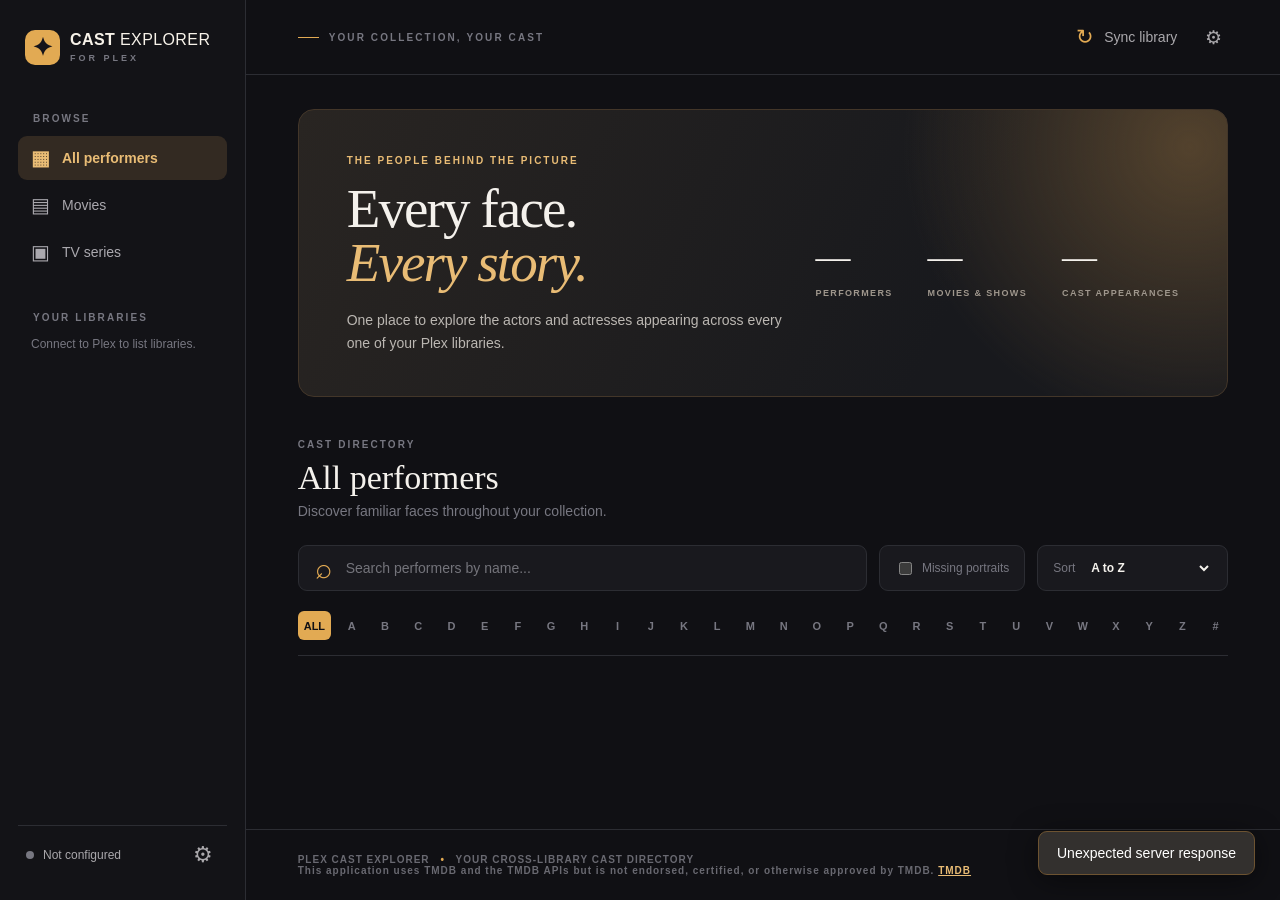
==== static/index.html @ a10c8d5a "feat: publish cast explorer frontend and automated tests" ====
<!doctype html>
<html lang="en">
<head>
  <meta charset="utf-8" />
  <meta name="viewport" content="width=device-width, initial-scale=1" />
  <meta name="color-scheme" content="dark" />
  <title>Plex Cast Explorer</title>
  <link rel="stylesheet" href="/static/style.css" />
</head>
<body>
  <div class="shell">
    <aside class="sidebar">
      <a class="brand" href="/" aria-label="Cast Explorer home"><span class="brand-mark">✦</span><span>CAST <strong>EXPLORER</strong><small>FOR PLEX</small></span></a>
      <div class="side-label">BROWSE</div>
      <nav id="mediaNav" class="side-nav">
        <button class="nav-button active" data-type=""><span class="nav-icon">▦</span> All performers</button>
        <button class="nav-button" data-type="movie"><span class="nav-icon">▤</span> Movies</button>
        <button class="nav-button" data-type="show"><span class="nav-icon">▣</span> TV series</button>
      </nav>
      <div class="side-label libraries-label">YOUR LIBRARIES</div>
      <nav id="libraryNav" class="side-nav library-nav"><div class="nav-muted">Connect to Plex to list libraries.</div></nav>
      <div class="sidebar-bottom">
        <span class="connection-indicator" id="connDot"></span><span id="connectionLabel">Not configured</span>
        <button class="settings-link" id="settingsBtn" aria-label="Open settings">⚙</button>
      </div>
    </aside>
    <div class="main">
      <header class="topbar">
        <div class="eyebrow"><span class="gold-dash"></span> YOUR COLLECTION, YOUR CAST</div>
        <div class="top-actions"><button class="text-button" id="refreshBtn" title="Index new or updated media"><span>↻</span> Sync library</button><button class="icon-button" id="settingsTopBtn" title="Plex connection settings">⚙</button><button class="text-button" id="logoutBtn" hidden>Sign out</button></div>
      </header>
      <main>
        <section class="hero">
          <div class="hero-copy"><span class="hero-eyebrow">THE PEOPLE BEHIND THE PICTURE</span><h1>Every face.<br><em>Every story.</em></h1><p>One place to explore the actors and actresses appearing across every one of your Plex libraries.</p></div>
          <div class="hero-stats"><div><b id="statPeople">—</b><span>PERFORMERS</span></div><div><b id="statTitles">—</b><span>MOVIES &amp; SHOWS</span></div><div><b id="statCredits">—</b><span>CAST APPEARANCES</span></div></div>
        </section>
        <div id="syncBanner" class="sync-banner" hidden><div class="sync-head"><strong id="syncPhase">Indexing</strong><span id="syncFraction"></span></div><div class="progress"><div id="syncBar"></div></div><div id="syncError" class="sync-error"></div></div>
        <section class="directory">
          <div class="directory-title"><div><div class="eyebrow">CAST DIRECTORY</div><h2 id="directoryHeading">All performers</h2><p id="directoryDescription">Discover familiar faces throughout your collection.</p></div><div class="result-count" id="resultCount"></div></div>
          <div class="tool-row"><label class="search-box"><span class="glass">⌕</span><input type="search" id="searchInput" placeholder="Search performers by name..." autocomplete="off" aria-label="Search performers by name"></label><label class="sort-box missing-filter"><input id="missingOnly" type="checkbox"> Missing portraits</label><label class="sort-box">Sort <select id="sortSelect"><option value="name">A to Z</option><option value="count">Most appearances</option></select></label></div>
          <div id="alphabet" class="alphabet" aria-label="Filter by first letter"></div>
          <div id="emptyState" class="empty-state" hidden><div class="empty-symbol">✦</div><h3 id="emptyTitle">Your directory starts here</h3><p id="emptyText">Open settings to connect to Plex and scan your movies and shows.</p><button id="emptyAction" class="primary-button">Connect to Plex</button></div>
          <div id="actorGrid" class="actor-grid"></div>
          <div class="more-row"><button class="secondary-button" id="loadMore" hidden>Load more performers ↓</button></div>
        </section>
      </main>
      <footer>PLEX CAST EXPLORER <span class="footer-dot">•</span> YOUR CROSS-LIBRARY CAST DIRECTORY<br><span class="provider-credit">This application uses TMDB and the TMDB APIs but is not endorsed, certified, or otherwise approved by TMDB. <a href="https://www.themoviedb.org" target="_blank" rel="noopener noreferrer">TMDB</a></span></footer>
    </div>
  </div>
  <div class="modal-overlay" id="settingsOverlay" hidden><section class="modal settings-modal" role="dialog" aria-modal="true" aria-labelledby="settingsTitle"><button class="modal-close" id="settingsClose" aria-label="Close">×</button><div class="eyebrow">CONNECTION</div><h2 id="settingsTitle">Connect to Plex</h2><p>Connect to your existing Plex Media Server. All movie and TV libraries are indexed together. Your token stays on this computer.</p><form id="settingsForm"><label>Plex server URL<input required id="plexUrl" type="url" placeholder="http://127.0.0.1:32400" spellcheck="false"></label><label>Plex X-Plex-Token<input id="plexToken" type="password" placeholder="Paste your token, or leave blank to keep saved token" spellcheck="false" autocomplete="off"></label><div id="settingsError" class="error-message" role="alert"></div><div class="modal-actions"><button type="button" class="secondary-button" id="settingsCancel">Cancel</button><button type="submit" class="primary-button">Save &amp; index</button></div></form>
    <div class="provider-setup"><div class="eyebrow">PORTRAIT PROVIDERS</div><h3>Find missing actor images</h3><p>Add API credentials to search TMDB and ThePornDB for missing portraits. Wikimedia Commons does not need a key. Cast Explorer keeps your credentials on this server only.</p>
    <form id="artSettingsForm"><label>TMDB API Read Access Token<input id="tmdbToken" type="password" placeholder="Leave blank to keep existing token" autocomplete="off"></label>
    <label>ThePornDB API Token<input id="tpdbToken" type="password" placeholder="Leave blank to keep existing token" autocomplete="off"></label><div id="artSettingsStatus" class="note" role="status"></div><button type="submit" class="secondary-button">Save artwork providers</button></form>
    </div>
    <div class="provider-setup" id="enrichmentSetup">
      <div class="eyebrow">AUTOMATIC ARTWORK ENRICHMENT</div>
      <h3>Match portraits using your movie and show credits</h3>
      <p>Find missing images across all Plex libraries. Automatic matches now include single unique candidates with an exact performer name and corroborating production credit, provided there are no role conflicts or provider errors. One search result alone is not enough. Ambiguous results wait here for review. Open each candidate to compare the full portrait against your Plex credits before saving. Your Plex metadata is never changed.</p>
      <div class="enrich-actions">
        <button class="primary-button" type="button" id="enrichStart">Start / resume enrichment</button>
        <button class="secondary-button" type="button" id="enrichPause">Pause</button>
        <button class="secondary-button" type="button" id="enrichReload">Refresh results</button>
        <button class="secondary-button" type="button" id="enrichRetry">Retry failed lookups</button>
        <button class="secondary-button" type="button" id="enrichAcceptUnique">Auto-accept queued single matches</button>
      </div>
      <div class="note" id="enrichBatchSummary" role="status" hidden></div>
      <div class="note" id="enrichSummary" role="status">Status will appear here.</div>
      <div class="progress"><div id="enrichProgress" style="width:0%"></div></div>
      <h3>Portraits to review</h3>
      <div class="note" id="enrichReviewCount">Ambiguous results will appear below.</div>
      <div id="enrichReviewList" class="enrich-review-list"></div>
    </div><p class="note">Find your token using <a href="https://support.plex.tv/articles/204059436-finding-an-authentication-token-x-plex-token/" target="_blank" rel="noopener noreferrer">Plex's official guide</a>. Do not share your token publicly. Initial indexing can take a while for large collections.</p></section></div>
  <div class="modal-overlay" id="actorOverlay" hidden><section class="modal actor-modal" role="dialog" aria-modal="true" aria-labelledby="actorName"><button class="modal-close" id="actorClose" aria-label="Close">×</button><div id="actorDetail"><p>Loading performer…</p></div></section></div>
  <div class="modal-overlay review-overlay" id="reviewOverlay" hidden><section class="modal review-modal" role="dialog" aria-modal="true" aria-labelledby="reviewTitle"><button class="modal-close" id="reviewClose" type="button" aria-label="Return to review queue">×</button><div class="eyebrow">IDENTITY VERIFICATION</div><h2 id="reviewTitle">Compare portrait</h2><div id="reviewBody"></div></section></div>
  <div id="toast" class="toast" role="status" aria-live="polite" hidden></div>
  <script src="/static/app.js"></script>
</body></html>
---- static/style.css ----
:root{--base:#101014;--panel:#19191e;--panel2:#202026;--line:#2c2d33;--text:#f4f1ec;--soft:#aaa8ac;--muted:#777781;--gold:#e2aa53;--gold2:#e9bc75;--danger:#f98e84;--radius:14px}*{box-sizing:border-box}html{background:var(--base)}body{margin:0;color:var(--text);font-family:Inter,-apple-system,BlinkMacSystemFont,"Segoe UI",sans-serif;font-size:14px}button,input,select{font:inherit}button{cursor:pointer}button:disabled{opacity:.5;cursor:default}a{color:var(--gold2)}[hidden]{display:none!important}.shell{display:flex;min-height:100vh}.sidebar{position:sticky;top:0;width:246px;flex:0 0 246px;height:100vh;display:flex;flex-direction:column;border-right:1px solid var(--line);background:#131317;padding:30px 18px 16px}.brand{display:flex;align-items:center;gap:10px;margin:0 7px 48px;text-decoration:none;color:#f7f2e9;font-size:16px;font-weight:750;letter-spacing:.4px;line-height:1.1}.brand strong{font-weight:450}.brand small{display:block;margin-top:5px;color:var(--muted);font-size:9px;font-weight:650;letter-spacing:3px}.brand-mark{display:grid;place-items:center;background:var(--gold);border-radius:10px;color:#16141a;width:35px;height:35px;font-size:25px}.side-label,.eyebrow{font-weight:700;letter-spacing:2.1px;font-size:10px;color:var(--muted)}.side-label{margin:0 15px 12px}.side-nav{display:grid;gap:3px}.nav-button{display:flex;align-items:center;gap:13px;width:100%;text-align:left;padding:12px 13px;border:0;border-radius:9px;color:#aaa8ae;background:transparent}.nav-button:hover{color:var(--text);background:#222228}.nav-button.active{color:var(--gold2);background:#332a22;font-weight:650}.nav-icon{width:18px;text-align:center;font-size:20px;line-height:1}.libraries-label{margin-top:38px}.nav-muted{color:var(--muted);font-size:12px;line-height:1.65;padding:0 13px}.sidebar-bottom{display:flex;align-items:center;gap:9px;margin-top:auto;color:var(--soft);padding:15px 8px;border-top:1px solid var(--line);font-size:12px}.connection-indicator{width:8px;height:8px;border-radius:50%;background:#777781}.connection-indicator.online{background:#6cbe9c}.settings-link{margin-left:auto;background:transparent;border:0;color:var(--soft);font-size:22px}.main{width:calc(100% - 246px);min-width:0;display:flex;flex-direction:column}.topbar{height:75px;display:flex;align-items:center;justify-content:space-between;padding:0 clamp(24px,5%,70px);border-bottom:1px solid var(--line)}.topbar .eyebrow{display:flex;align-items:center;gap:10px}.gold-dash{background:var(--gold);width:21px;height:1px}.top-actions{display:flex;align-items:center;gap:16px}.text-button,.icon-button{border:0;background:transparent;color:var(--soft)}.text-button:hover,.icon-button:hover{color:var(--gold)}.text-button span{color:var(--gold);font-size:21px;vertical-align:-2px;margin-right:6px}.icon-button{font-size:19px}.main main{max-width:1500px;width:100%;align-self:center;flex:1;padding:34px clamp(24px,5%,70px) 0}.hero{min-height:288px;display:flex;align-items:center;justify-content:space-between;gap:30px;padding:36px 48px;border-radius:16px;border:1px solid #433629;background:radial-gradient(circle at 96% 13%,#53422d 0,transparent 31%),linear-gradient(115deg,#292522 0%,#18191d 70%);overflow:hidden}.hero-copy{max-width:480px}.hero-eyebrow{color:var(--gold2);font-size:10px;font-weight:750;letter-spacing:2px}.hero h1{font-family:Georgia,'Times New Roman',serif;font-size:clamp(43px,4.3vw,68px);line-height:.99;letter-spacing:-1.9px;font-weight:500;margin:15px 0 18px}.hero h1 em{color:var(--gold2);font-weight:400}.hero p{max-width:450px;line-height:1.65;color:#bbb7b2;margin:0}.hero-stats{display:flex;gap:35px;align-items:center;margin-top:30px}.hero-stats>div{display:flex;flex-direction:column;gap:10px}.hero-stats b{font-family:Georgia,'Times New Roman',serif;font-size:35px;font-weight:400}.hero-stats span{color:#9f978d;font-size:9px;letter-spacing:1.35px;font-weight:700;white-space:nowrap}.sync-banner{margin:24px 0 4px;padding:16px 20px;background:#252321;border:1px solid #504333;border-radius:11px}.sync-head{display:flex;justify-content:space-between;gap:20px;font-size:12px}.sync-head strong{color:var(--gold2)}.sync-head span{color:var(--soft)}.progress{height:5px;background:#3b3938;border-radius:8px;overflow:hidden;margin-top:12px}.progress div{width:0;height:100%;background:var(--gold);transition:width .25s}.sync-error{font-size:12px;color:var(--danger);margin-top:8px}.sync-error:empty{display:none}.directory{padding:42px 0 60px}.directory-title{display:flex;align-items:end;justify-content:space-between;gap:15px}.directory-title h2{font-family:Georgia,'Times New Roman',serif;font-size:34px;font-weight:500;margin:9px 0 6px}.directory-title p{margin:0;color:var(--muted)}.result-count{font-size:12px;color:var(--soft);white-space:nowrap}.tool-row{display:flex;gap:12px;margin-top:26px}.search-box{flex:1;display:flex;align-items:center;gap:12px;border-radius:9px;background:var(--panel);border:1px solid var(--line);padding:0 16px;height:46px}.search-box:focus-within{border-color:#987343}.glass{font-size:29px;line-height:0;color:var(--gold)}.search-box input{flex:1;min-width:0;background:none;border:0;outline:none;color:var(--text)}.search-box input::placeholder{color:#74747b}.sort-box{display:flex;align-items:center;gap:12px;background:var(--panel);border:1px solid var(--line);border-radius:9px;padding:0 15px;color:var(--muted);font-size:12px}.sort-box select{border:0;background:transparent;outline:0;color:var(--text);font-weight:600;cursor:pointer}.sort-box select option{background:var(--panel)}.alphabet{display:flex;justify-content:space-between;flex-wrap:wrap;gap:3px;border-bottom:1px solid var(--line);margin:20px 0 25px;padding:0 0 15px}.alpha{background:none;border:0;border-radius:6px;min-width:25px;height:29px;color:var(--muted);font-size:11px;font-weight:750}.alpha:hover{color:var(--text);background:#26252a}.alpha.active{color:#101014;background:var(--gold)}.actor-grid{display:grid;grid-template-columns:repeat(auto-fill,minmax(153px,1fr));gap:22px 17px}.actor-card{appearance:none;display:block;text-align:left;padding:0;border:0;background:none;color:inherit;min-width:0}.actor-photo{display:grid;place-items:center;position:relative;aspect-ratio:3/4;border-radius:10px;overflow:hidden;background:linear-gradient(145deg,#373135,#23242b);border:1px solid #38343a;transition:border-color .2s,transform .2s}.actor-card:hover .actor-photo{border-color:var(--gold);transform:translateY(-2px)}.actor-photo img{display:block;width:100%;height:100%;object-fit:cover;object-position:center top}.initials{font-family:Georgia,'Times New Roman',serif;color:#a6988f;font-size:51px}.actor-info{padding:11px 2px 0}.actor-info strong{display:block;font-weight:650;font-size:13px;white-space:nowrap;overflow:hidden;text-overflow:ellipsis}.actor-info span{display:block;margin-top:5px;color:var(--muted);font-size:11px}.more-row{text-align:center;margin-top:32px}.primary-button,.secondary-button{border-radius:8px;padding:11px 19px;font-weight:700;font-size:12px;letter-spacing:.25px}.primary-button{border:1px solid var(--gold);color:#171413;background:var(--gold)}.primary-button:hover{background:var(--gold2)}.secondary-button{background:#26252b;border:1px solid #3c3b41;color:var(--text)}.secondary-button:hover{border-color:var(--gold)}.empty-state{text-align:center;padding:60px 25px;border-radius:12px;background:#19191e;border:1px dashed #434147;margin:24px 0}.empty-state h3{font-family:Georgia,serif;font-size:25px;font-weight:400}.empty-state p{color:var(--soft);max-width:420px;margin:0 auto 23px;line-height:1.6}.empty-symbol{font-size:45px;color:var(--gold)}footer{max-width:1500px;align-self:center;width:100%;padding:24px clamp(24px,5%,70px);border-top:1px solid var(--line);color:#696971;font-size:10px;font-weight:700;letter-spacing:1px}.footer-dot{color:var(--gold);margin:0 7px}.modal-overlay{position:fixed;inset:0;background:rgba(4,4,7,.78);display:flex;justify-content:center;align-items:center;z-index:10;padding:20px;backdrop-filter:blur(6px)}.modal{position:relative;background:#1c1c21;border:1px solid #413c38;border-radius:14px;padding:32px;width:100%;max-height:90vh;overflow:auto;box-shadow:0 30px 70px #000a}.settings-modal{max-width:510px}.modal h2{font-family:Georgia,serif;font-weight:400;font-size:31px;margin:12px 0}.modal p{color:var(--soft);line-height:1.65}.modal-close{position:absolute;right:18px;top:14px;border:0;background:none;color:var(--soft);font-size:29px}.settings-modal form{display:grid;gap:16px;margin-top:24px}.settings-modal label{display:grid;gap:7px;color:#d3cfd0;font-size:12px;font-weight:650}.settings-modal input{background:#101014;color:var(--text);border:1px solid #49454a;border-radius:8px;padding:12px;outline:0}.settings-modal input:focus{border-color:var(--gold)}.modal-actions{display:flex;justify-content:flex-end;gap:10px;margin-top:5px}.note{font-size:11px;margin-top:24px}.error-message{color:var(--danger);font-size:12px}.error-message:empty{display:none}.actor-modal{max-width:970px}.actor-header{display:flex;align-items:center;gap:28px;margin-bottom:28px}.actor-avatar{width:152px;aspect-ratio:3/4;border-radius:11px;overflow:hidden;background:linear-gradient(145deg,#4c3a34,#23242b);flex:none;display:grid;place-items:center;font-family:Georgia,serif;font-size:54px;color:var(--gold)}.actor-avatar img{height:100%;width:100%;object-fit:cover}.actor-header .eyebrow{color:var(--gold)}.actor-header h2{font-size:40px}.actor-caption{color:var(--soft);font-size:13px}.section-divider{height:1px;background:var(--line);margin:22px 0}.filmography-heading{font-family:Georgia,serif;font-size:24px;font-weight:400;margin:14px 0 18px}.film-grid{display:grid;grid-template-columns:repeat(auto-fill,minmax(140px,1fr));gap:24px 15px}.film-item a{text-decoration:none;color:inherit}.film-item a:hover strong{color:var(--gold2)}.film-poster{aspect-ratio:2/3;background:linear-gradient(145deg,#363139,#1f2027);border:1px solid var(--line);border-radius:9px;overflow:hidden;display:grid;place-items:center;color:#9a8c85;font-size:34px}.film-poster img{height:100%;width:100%;object-fit:cover}.film-item strong{display:block;font-size:12px;margin:9px 0 5px}.film-item small{display:block;color:var(--muted);line-height:1.6}.toast{position:fixed;bottom:25px;right:25px;max-width:min(430px,90vw);z-index:50;background:#33302e;border:1px solid #6d5331;padding:13px 18px;border-radius:9px;box-shadow:0 5px 30px #0007;color:#fff}.no-image{font-size:48px;color:#a68d76}@media(max-width:1050px){.hero{padding:30px}.hero-stats{gap:19px}.hero-stats b{font-size:27px}.hero-stats span{font-size:8px}}@media(max-width:850px){.sidebar{width:70px;flex-basis:70px;padding:25px 9px}.brand{margin:0 auto 36px}.brand>span:last-child,.side-label,.nav-button:not(.active),.nav-button.active{font-size:0}.nav-button{justify-content:center;padding:12px}.nav-icon{font-size:20px}.libraries-label,.library-nav,.sidebar-bottom #connectionLabel,.settings-link{display:none}.sidebar-bottom{justify-content:center}.main{width:calc(100% - 70px)}.hero{display:block}.hero-stats{margin:28px 0 0}.hero h1{font-size:50px}}@media(max-width:600px){.sidebar{display:none}.main{width:100%}.topbar{height:59px}.hero{border-radius:10px;padding:25px}.hero h1{font-size:44px}.hero-stats{justify-content:space-between;gap:10px}.hero-stats b{font-size:25px}.topbar .eyebrow{font-size:8px}.text-button{font-size:0}.text-button span{font-size:25px}.directory-title h2{font-size:29px}.directory-title{align-items:start}.sort-box{padding:0 7px;font-size:0}.sort-box select{font-size:11px}.alphabet{justify-content:start}.actor-grid{grid-template-columns:repeat(2,minmax(0,1fr));gap:17px}.actor-header{gap:18px}.actor-avatar{width:100px}.actor-header h2{font-size:29px}}

/* Portrait provider search and manual selection */
.provider-setup {border-top:1px solid rgba(255,255,255,.12);margin-top:24px;padding-top:18px}
.provider-setup h3 {font-size:1.15rem;margin:9px 0}
.provider-setup form {display:grid;gap:12px}
.art-actions {display:flex;gap:10px;flex-wrap:wrap;margin-top:12px}
.art-picker {margin:12px 0}
.art-picker:empty {display:none}
.art-choice-grid {display:grid;grid-template-columns:repeat(auto-fill,minmax(125px,1fr));gap:14px;margin:12px 0}
.art-choice {display:flex;flex-direction:column;gap:6px;padding:10px;background:#20232a;border:1px solid rgba(255,255,255,.12);border-radius:9px;min-width:0}
.art-choice-photo {height:160px;background:#2b2d32;display:flex;justify-content:center;align-items:center;border-radius:6px;overflow:hidden}
.art-choice-photo img {width:100%;height:100%;object-fit:cover}
.art-choice-photo .initials {font-size:2rem}
.art-choice strong,.art-choice small {overflow-wrap:anywhere}
.art-choice a {font-size:.82rem}
.art-choice .secondary-button {font-size:.78rem;padding:9px 8px;white-space:normal}

.missing-filter {white-space:nowrap;gap:7px}
.missing-filter input {accent-color:var(--gold)}
@media(max-width:650px){.missing-filter {font-size:11px}.tool-row {flex-wrap:wrap}.search-box {flex-basis:100%}}

/* Automated portrait enrichment and credit-based review queue */
.enrich-actions{display:flex;gap:8px;flex-wrap:wrap;margin:15px 0}
.enrich-actions button{font-size:11px;padding:10px 12px}
.enrich-review-list{display:grid;gap:16px;margin-top:12px}
.enrich-person{border:1px solid #3c393b;background:#17171c;border-radius:10px;padding:14px}
.enrich-person h4{font-size:15px;margin:0 0 7px}
.enrich-person .credit-note{font-size:11px;color:#c5b6a3;margin:6px 0 9px;line-height:1.5}
.enrich-candidates{display:grid;grid-template-columns:repeat(auto-fit,minmax(130px,1fr));gap:10px}
.enrich-candidate{display:grid;gap:6px;padding:10px;background:#25242a;border-radius:9px;border:1px solid #454147}
.enrich-photo{width:100%;height:142px;border-radius:7px;background:#333138;overflow:hidden;display:grid;place-items:center}
.enrich-photo img{width:100%;height:100%;object-fit:cover}
.enrich-candidate strong{font-size:12px}
.enrich-candidate small{color:var(--soft);font-size:11px}
.enrich-candidate button{padding:9px 5px;font-size:11px}
.enrich-candidate a{font-size:10px;overflow-wrap:anywhere}


/* v0.4.1: identity verification — un-cropped images, Plex credit context,
   and a dedicated side-by-side comparison before confirming a candidate. */
.settings-modal{max-width:min(940px,96vw)}
.settings-modal #settingsForm,.settings-modal #artSettingsForm{max-width:570px}
.enrich-review-head{display:flex;justify-content:space-between;align-items:baseline;flex-wrap:wrap;gap:8px;margin-bottom:8px}
.enrich-plex-context{padding:10px 12px;border:1px solid #373238;background:#211f23;border-radius:8px;color:#c3bbc1;font-size:12px;line-height:1.7;margin-bottom:12px;overflow-wrap:anywhere}
.enrich-candidates{display:grid;grid-template-columns:repeat(auto-fill,minmax(188px,250px));gap:12px;justify-content:start}
.enrich-candidate{display:flex;flex-direction:column;gap:8px;min-width:0}
.enrich-photo{width:100%;height:auto;aspect-ratio:3/4;max-height:325px;overflow:hidden}
.enrich-photo img{width:100%;height:100%;object-fit:contain;object-position:center;background:#121116}
.enrich-candidate .credit-note{margin:0;flex:1}
.enrich-candidate .primary-button{white-space:normal}
.verification-muted{font-size:12px;color:#a8a3a8;line-height:1.6}
.verification-alert{border-left:3px solid #ca9344;color:#eacda4;background:#30271f;border-radius:3px;font-size:12px;line-height:1.5;padding:9px 11px;margin:0}
.verification-alert.corroborated{border-color:#719c89;color:#c6dfd0;background:#23332e}
.review-overlay{z-index:20}
.review-modal{max-width:min(1180px,97vw);max-height:94vh;padding:28px 30px}
.review-modal h2{padding-right:45px}
.verification-columns{display:grid;grid-template-columns:minmax(270px,0.88fr) minmax(350px,1.12fr);gap:22px;margin:18px 0}
.verification-plex,.verification-source{min-width:0;border:1px solid #3b383d;background:#242228;border-radius:12px;padding:18px}
.verification-plex h3,.verification-source h3{font-size:18px;line-height:1.35;margin:0 0 5px}
.verification-source h4{margin:18px 0 10px}
.verification-credits{max-height:60vh;overflow:auto;display:grid;gap:7px;padding-right:6px}
.verification-credit{display:grid;gap:5px;background:#19181d;border:1px solid #39363b;border-radius:7px;padding:10px 12px}
.verification-credit strong,.verification-match strong{font-size:13px;line-height:1.45;overflow-wrap:anywhere}
.verification-credit small,.verification-match small{font-size:11px;color:#aaa7ad;line-height:1.5}
.verification-credit a{font-size:11px;justify-self:start}
.verification-image{display:grid;place-items:center;width:100%;height:min(57vh,540px);min-height:270px;background:#111116;border:1px solid #474148;border-radius:10px;overflow:hidden}
.verification-image img{width:100%;height:100%;object-fit:contain}
.verification-image .initials{font-size:64px}
.verification-raw,.verification-provider{display:inline-block;font-size:12px;margin:10px 12px 0 0;overflow-wrap:anywhere}
.verification-match{display:flex;flex-wrap:wrap;align-items:center;gap:8px 10px;border-bottom:1px solid #3a373c;padding:9px 0}
.verification-match strong{flex-basis:100%}
.verified-year,.unverified-year{font-size:11px;padding:3px 7px;border-radius:5px;background:#2c4036;color:#b3e0c1}
.unverified-year{background:#403322;color:#ebcc99}
.verification-other{color:#bdb8bc;font-size:12px;line-height:1.7;overflow-wrap:anywhere}
.verification-actions{display:grid;gap:13px;border-top:1px solid #464046;padding-top:18px}
.verification-confirm{display:flex;align-items:center;gap:10px;line-height:1.5;font-size:13px}
.verification-confirm input{width:17px;height:17px;accent-color:var(--gold)}
.verification-buttons{display:flex;flex-wrap:wrap;justify-content:flex-end;gap:10px}
@media(max-width:800px){
 .verification-columns{grid-template-columns:1fr}
 .review-modal{padding:20px}
 .verification-credits{max-height:340px}
 .enrich-candidates{grid-template-columns:repeat(auto-fill,minmax(175px,1fr))}
}
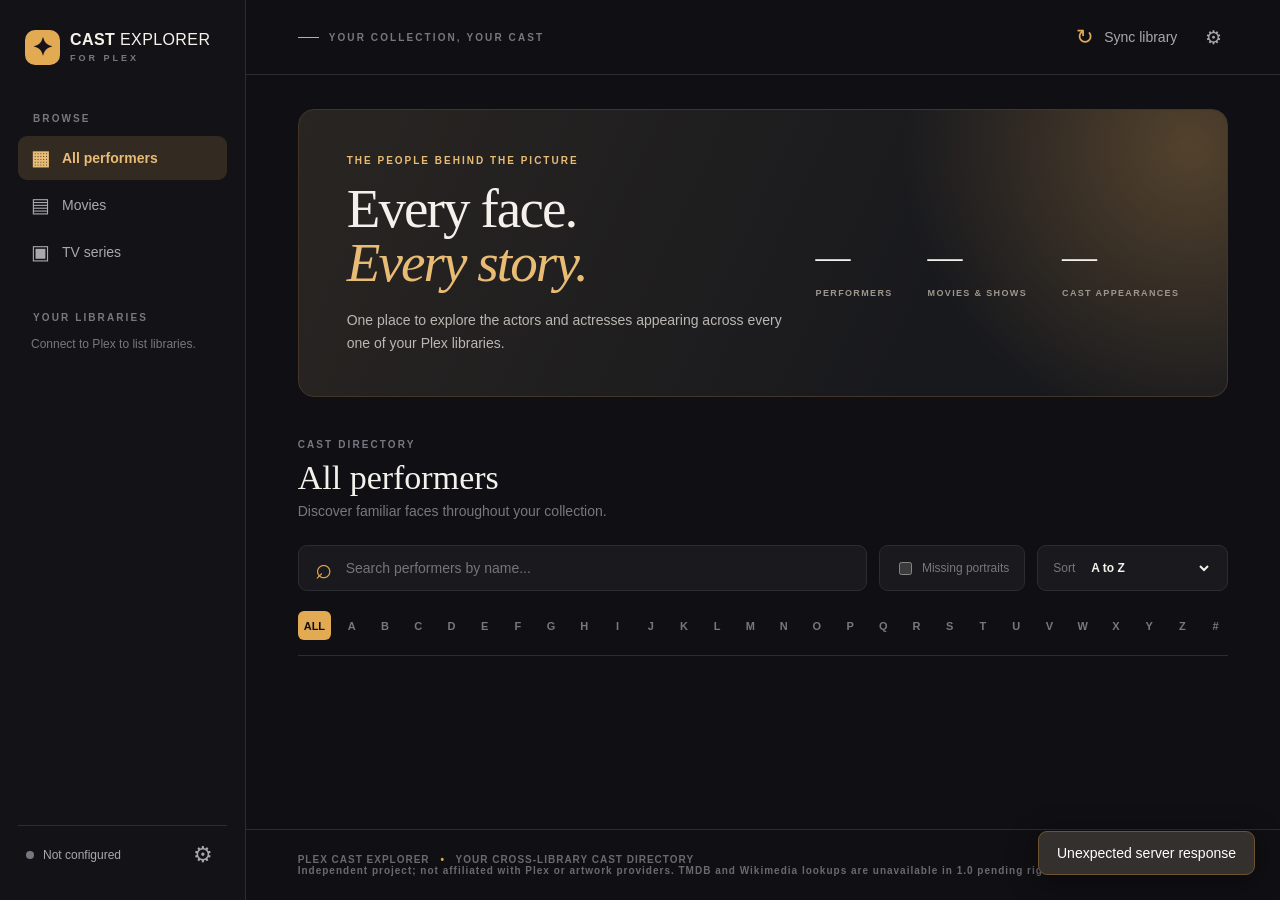
==== commit 7b7e3f68: "fix(legal): disable unlicensed TMDB/Wikimedia GA integrations, preserve user artwork, and clarify pr" ====
--- a/static/index.html
+++ b/static/index.html
@@ -27,7 +27,7 @@
     <div class="main">
       <header class="topbar">
         <div class="eyebrow"><span class="gold-dash"></span> YOUR COLLECTION, YOUR CAST</div>
-        <div class="top-actions"><button class="text-button" id="refreshBtn" title="Index new or updated media"><span>↻</span> Sync library</button><button class="icon-button" id="settingsTopBtn" title="Plex connection settings">⚙</button><button class="text-button" id="logoutBtn" hidden>Sign out</button></div>
+        <div class="top-actions"><button class="text-button" id="refreshBtn" title="Index new or updated media"><span>↻</span> Sync library</button><button class="icon-button" id="settingsTopBtn" title="Plex connection settings">⚙</button><a class="text-button" id="adminLoginLink" href="/admin/login" hidden>Admin sign-in</a><button class="text-button" id="adminLogoutBtn" hidden>Lock admin</button><button class="text-button" id="logoutBtn" hidden>Sign out</button></div>
       </header>
       <main>
         <section class="hero">
@@ -44,12 +44,12 @@
           <div class="more-row"><button class="secondary-button" id="loadMore" hidden>Load more performers ↓</button></div>
         </section>
       </main>
-      <footer>PLEX CAST EXPLORER <span class="footer-dot">•</span> YOUR CROSS-LIBRARY CAST DIRECTORY<br><span class="provider-credit">This application uses TMDB and the TMDB APIs but is not endorsed, certified, or otherwise approved by TMDB. <a href="https://www.themoviedb.org" target="_blank" rel="noopener noreferrer">TMDB</a></span></footer>
+      <footer>PLEX CAST EXPLORER <span class="footer-dot">•</span> YOUR CROSS-LIBRARY CAST DIRECTORY<br><span class="provider-credit">Independent project; not affiliated with Plex or artwork providers. TMDB and Wikimedia lookups are unavailable in 1.0 pending rights review.</span></footer>
     </div>
   </div>
   <div class="modal-overlay" id="settingsOverlay" hidden><section class="modal settings-modal" role="dialog" aria-modal="true" aria-labelledby="settingsTitle"><button class="modal-close" id="settingsClose" aria-label="Close">×</button><div class="eyebrow">CONNECTION</div><h2 id="settingsTitle">Connect to Plex</h2><p>Connect to your existing Plex Media Server. All movie and TV libraries are indexed together. Your token stays on this computer.</p><form id="settingsForm"><label>Plex server URL<input required id="plexUrl" type="url" placeholder="http://127.0.0.1:32400" spellcheck="false"></label><label>Plex X-Plex-Token<input id="plexToken" type="password" placeholder="Paste your token, or leave blank to keep saved token" spellcheck="false" autocomplete="off"></label><div id="settingsError" class="error-message" role="alert"></div><div class="modal-actions"><button type="button" class="secondary-button" id="settingsCancel">Cancel</button><button type="submit" class="primary-button">Save &amp; index</button></div></form>
-    <div class="provider-setup"><div class="eyebrow">PORTRAIT PROVIDERS</div><h3>Find missing actor images</h3><p>Add API credentials to search TMDB and ThePornDB for missing portraits. Wikimedia Commons does not need a key. Cast Explorer keeps your credentials on this server only.</p>
-    <form id="artSettingsForm"><label>TMDB API Read Access Token<input id="tmdbToken" type="password" placeholder="Leave blank to keep existing token" autocomplete="off"></label>
+    <div class="provider-setup"><div class="eyebrow">PORTRAIT PROVIDERS</div><h3>Find missing actor images</h3><p>Use only artwork you have rights to access and display. ThePornDB requires your own API token and compliance with its terms. TMDB and Wikimedia lookups are unavailable in 1.0, even when old tokens or environment settings exist. Portrait downloads are not redistributed with the installer.</p>
+    <form id="artSettingsForm">
     <label>ThePornDB API Token<input id="tpdbToken" type="password" placeholder="Leave blank to keep existing token" autocomplete="off"></label><div id="artSettingsStatus" class="note" role="status"></div><button type="submit" class="secondary-button">Save artwork providers</button></form>
     </div>
     <div class="provider-setup" id="enrichmentSetup">
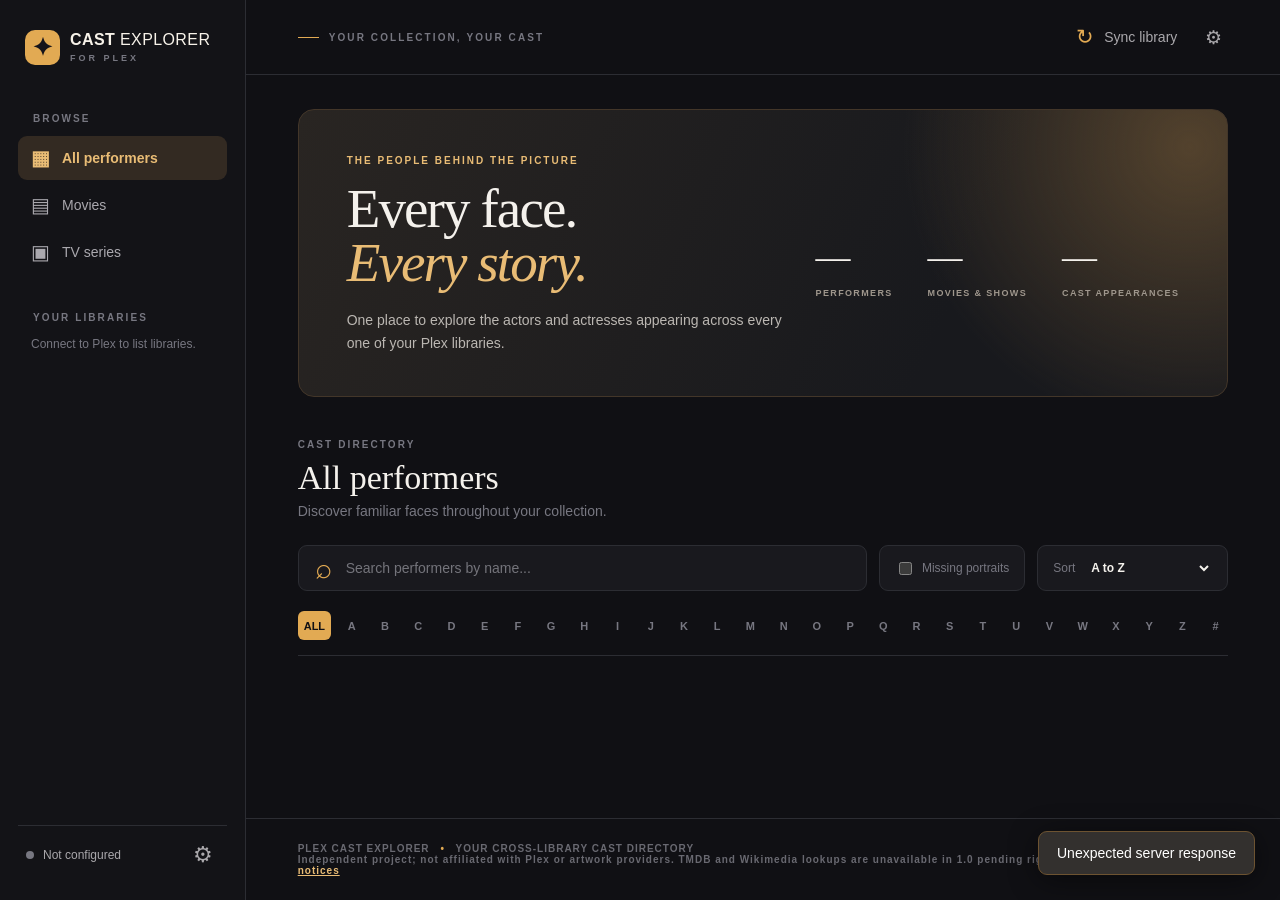
==== commit 522d760a: "fix(legal): serve privacy and rights notice before login, add source copyright and disclosure tests" ====
--- a/static/index.html
+++ b/static/index.html
@@ -44,7 +44,7 @@
           <div class="more-row"><button class="secondary-button" id="loadMore" hidden>Load more performers ↓</button></div>
         </section>
       </main>
-      <footer>PLEX CAST EXPLORER <span class="footer-dot">•</span> YOUR CROSS-LIBRARY CAST DIRECTORY<br><span class="provider-credit">Independent project; not affiliated with Plex or artwork providers. TMDB and Wikimedia lookups are unavailable in 1.0 pending rights review.</span></footer>
+      <footer>PLEX CAST EXPLORER <span class="footer-dot">•</span> YOUR CROSS-LIBRARY CAST DIRECTORY<br><span class="provider-credit">Independent project; not affiliated with Plex or artwork providers. TMDB and Wikimedia lookups are unavailable in 1.0 pending rights review. <a href="/privacy">Privacy &amp; legal notices</a></span></footer>
     </div>
   </div>
   <div class="modal-overlay" id="settingsOverlay" hidden><section class="modal settings-modal" role="dialog" aria-modal="true" aria-labelledby="settingsTitle"><button class="modal-close" id="settingsClose" aria-label="Close">×</button><div class="eyebrow">CONNECTION</div><h2 id="settingsTitle">Connect to Plex</h2><p>Connect to your existing Plex Media Server. All movie and TV libraries are indexed together. Your token stays on this computer.</p><form id="settingsForm"><label>Plex server URL<input required id="plexUrl" type="url" placeholder="http://127.0.0.1:32400" spellcheck="false"></label><label>Plex X-Plex-Token<input id="plexToken" type="password" placeholder="Paste your token, or leave blank to keep saved token" spellcheck="false" autocomplete="off"></label><div id="settingsError" class="error-message" role="alert"></div><div class="modal-actions"><button type="button" class="secondary-button" id="settingsCancel">Cancel</button><button type="submit" class="primary-button">Save &amp; index</button></div></form>
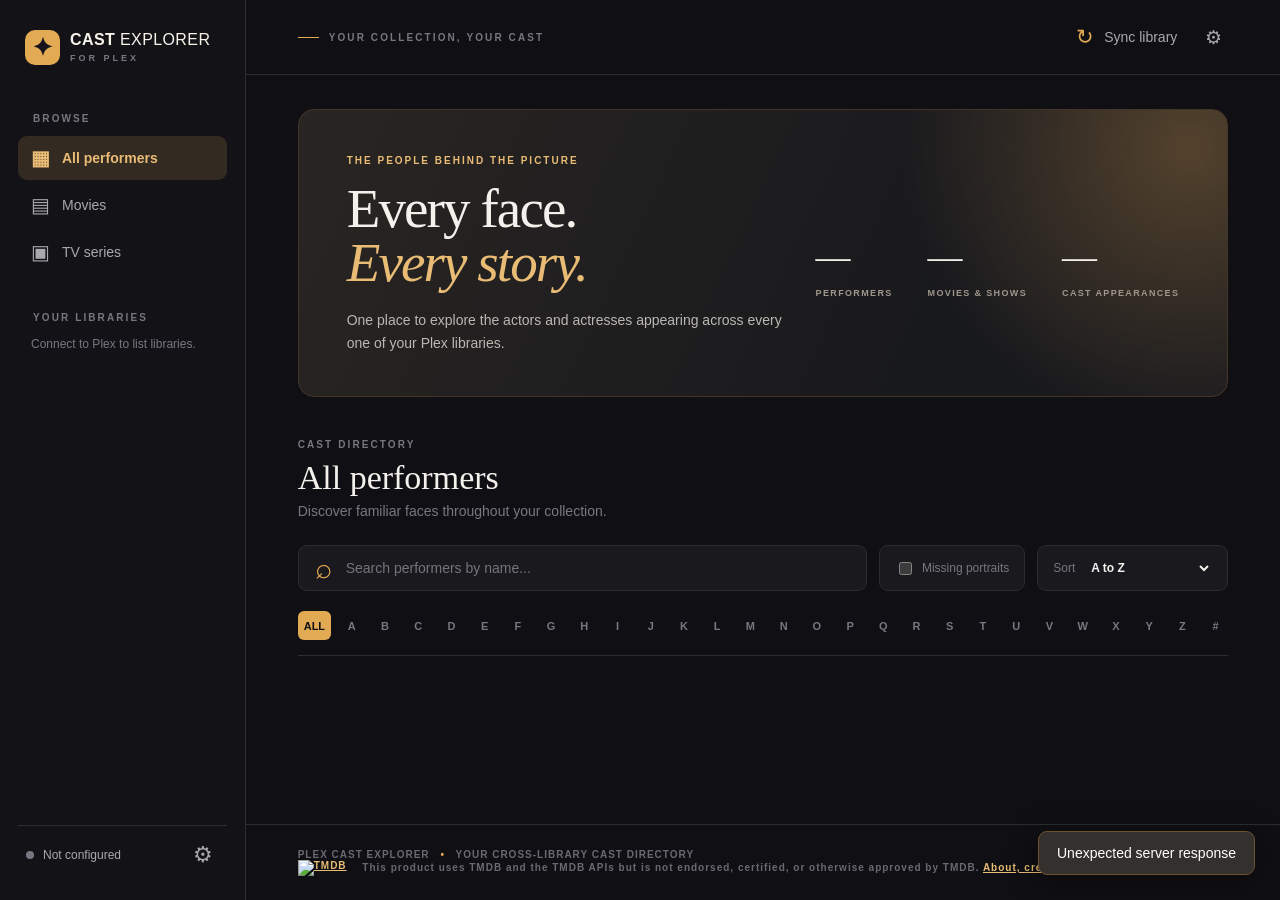
==== commit 1de44145: "feat(artwork): TMDB primary + TPDB fallback controls, approved-logo attribution, and unmatched retry" ====
--- a/static/index.html
+++ b/static/index.html
@@ -44,12 +44,13 @@
           <div class="more-row"><button class="secondary-button" id="loadMore" hidden>Load more performers ↓</button></div>
         </section>
       </main>
-      <footer>PLEX CAST EXPLORER <span class="footer-dot">•</span> YOUR CROSS-LIBRARY CAST DIRECTORY<br><span class="provider-credit">Independent project; not affiliated with Plex or artwork providers. TMDB and Wikimedia lookups are unavailable in 1.0 pending rights review. <a href="/privacy">Privacy &amp; legal notices</a></span></footer>
+      <footer>PLEX CAST EXPLORER <span class="footer-dot">•</span> YOUR CROSS-LIBRARY CAST DIRECTORY<br><span class="provider-credit"><a href="https://www.themoviedb.org" target="_blank" rel="noopener noreferrer"><img src="https://www.themoviedb.org/assets/2/v4/logos/v2/blue_short-8e7b30f73a4020692ccca9c88bafe5dcb6f8a62a4c6bc55cd9ba82bb2cd95f6c.svg" width="94" alt="TMDB" style="vertical-align:middle;height:auto;max-width:94px;margin-right:12px" loading="lazy"></a> This product uses TMDB and the TMDB APIs but is not endorsed, certified, or otherwise approved by TMDB. <a href="/privacy">About, credits &amp; privacy</a></span></footer>
     </div>
   </div>
   <div class="modal-overlay" id="settingsOverlay" hidden><section class="modal settings-modal" role="dialog" aria-modal="true" aria-labelledby="settingsTitle"><button class="modal-close" id="settingsClose" aria-label="Close">×</button><div class="eyebrow">CONNECTION</div><h2 id="settingsTitle">Connect to Plex</h2><p>Connect to your existing Plex Media Server. All movie and TV libraries are indexed together. Your token stays on this computer.</p><form id="settingsForm"><label>Plex server URL<input required id="plexUrl" type="url" placeholder="http://127.0.0.1:32400" spellcheck="false"></label><label>Plex X-Plex-Token<input id="plexToken" type="password" placeholder="Paste your token, or leave blank to keep saved token" spellcheck="false" autocomplete="off"></label><div id="settingsError" class="error-message" role="alert"></div><div class="modal-actions"><button type="button" class="secondary-button" id="settingsCancel">Cancel</button><button type="submit" class="primary-button">Save &amp; index</button></div></form>
-    <div class="provider-setup"><div class="eyebrow">PORTRAIT PROVIDERS</div><h3>Find missing actor images</h3><p>Use only artwork you have rights to access and display. ThePornDB requires your own API token and compliance with its terms. TMDB and Wikimedia lookups are unavailable in 1.0, even when old tokens or environment settings exist. Portrait downloads are not redistributed with the installer.</p>
+    <div class="provider-setup"><div class="eyebrow">PORTRAIT PROVIDERS</div><h3>Find missing actor images</h3><p>Portrait priority: Plex first, then TMDB when explicitly enabled and authorized, then ThePornDB only when TMDB has no usable image. Your TMDB and TPDB tokens remain on this server. Wikimedia lookups are unavailable in 1.0. Provider content is not redistributed with Setup.</p>
     <form id="artSettingsForm">
+    <label>TMDB API Read Access Token<input id="tmdbToken" type="password" placeholder="Leave blank to keep existing token" autocomplete="off"></label>
     <label>ThePornDB API Token<input id="tpdbToken" type="password" placeholder="Leave blank to keep existing token" autocomplete="off"></label><div id="artSettingsStatus" class="note" role="status"></div><button type="submit" class="secondary-button">Save artwork providers</button></form>
     </div>
     <div class="provider-setup" id="enrichmentSetup">
@@ -61,6 +62,7 @@
         <button class="secondary-button" type="button" id="enrichPause">Pause</button>
         <button class="secondary-button" type="button" id="enrichReload">Refresh results</button>
         <button class="secondary-button" type="button" id="enrichRetry">Retry failed lookups</button>
+         <button class="secondary-button" type="button" id="enrichRetryUnmatched">Rescan unmatched performers</button>
         <button class="secondary-button" type="button" id="enrichAcceptUnique">Auto-accept queued single matches</button>
       </div>
       <div class="note" id="enrichBatchSummary" role="status" hidden></div>
